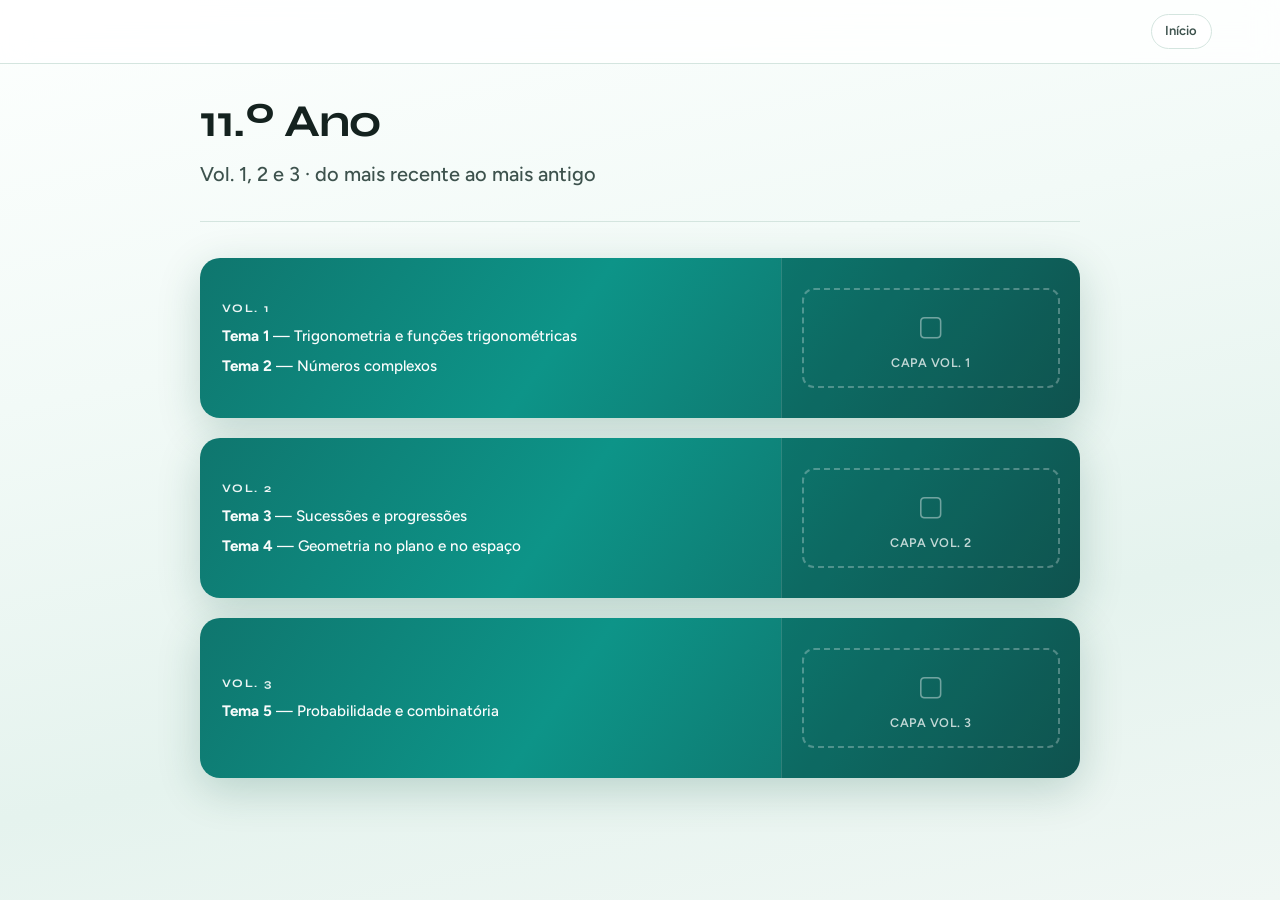
==== ano11.html @ cd2bf3d5 "Add files via upload" ====
<!DOCTYPE html>
<html lang="pt">
  <head>
    <meta charset="UTF-8" />
    <meta name="viewport" content="width=device-width, initial-scale=1.0" />
    <title>MathCore — 11.º Ano</title>
    <script src="js/theme-init.js"></script>
    <link rel="preconnect" href="https://fonts.googleapis.com" />
    <link rel="preconnect" href="https://fonts.gstatic.com" crossorigin />
    <link
      href="https://fonts.googleapis.com/css2?family=Figtree:ital,wght@0,400;0,500;0,600;0,700;1,400;1,500&family=Syne:wght@500;600;700;800&display=swap"
      rel="stylesheet"
    />
    <link rel="stylesheet" href="css/styles.css" />
  </head>
  <body class="grade-hub">
    <header class="grade-hub__top">
      <a class="grade-hub__home" href="index.html">Início</a>
    </header>

    <main class="grade-hub__main">
      <header class="grade-hub-header">
        <h1 class="grade-hub-header__title">11.º Ano</h1>
        <p class="grade-hub-header__subtitle">Vol. 1, 2 e 3 · do mais recente ao mais antigo</p>
      </header>

      <div class="volume-grid">
        <!--
          Capas dos volumes: ver comentário em ano10.html (pasta images/, PNG ou JPG, ex.: images/vol11-1.png)
        -->
        <a class="volume-card" href="vol11-1.html">
          <div class="volume-card__inner">
            <div class="volume-card__text">
              <span class="volume-card__vol">Vol. 1</span>
              <span class="volume-card__line"><strong>Tema 1</strong> — Trigonometria e funções trigonométricas</span>
              <span class="volume-card__line"><strong>Tema 2</strong> — Números complexos</span>
            </div>
            <div class="volume-card__cover">
              <div class="volume-card__placeholder">
                <span class="volume-card__ph-icon" aria-hidden="true">▢</span>
                <span>Capa Vol. 1</span>
              </div>
            </div>
          </div>
        </a>

        <a class="volume-card" href="vol11-2.html">
          <div class="volume-card__inner">
            <div class="volume-card__text">
              <span class="volume-card__vol">Vol. 2</span>
              <span class="volume-card__line"><strong>Tema 3</strong> — Sucessões e progressões</span>
              <span class="volume-card__line"><strong>Tema 4</strong> — Geometria no plano e no espaço</span>
            </div>
            <div class="volume-card__cover">
              <div class="volume-card__placeholder">
                <span class="volume-card__ph-icon" aria-hidden="true">▢</span>
                <span>Capa Vol. 2</span>
              </div>
            </div>
          </div>
        </a>

        <a class="volume-card" href="vol11-3.html">
          <div class="volume-card__inner">
            <div class="volume-card__text">
              <span class="volume-card__vol">Vol. 3</span>
              <span class="volume-card__line"><strong>Tema 5</strong> — Probabilidade e combinatória</span>
            </div>
            <div class="volume-card__cover">
              <div class="volume-card__placeholder">
                <span class="volume-card__ph-icon" aria-hidden="true">▢</span>
                <span>Capa Vol. 3</span>
              </div>
            </div>
          </div>
        </a>
      </div>
    </main>
    <script src="js/theme-ui.js" defer></script>
  </body>
</html>
---- css/styles.css ----
/**
 * MathCore — estilos globais
 * Tipografia: Syne (títulos) + Figtree (corpo)
 * Tema: data-theme="dark" no <html>
 */

:root {
  --font-display: "Syne", system-ui, sans-serif;
  --font-body: "Figtree", system-ui, sans-serif;
  --brand: #0d9488;
  --brand-hover: #0f766e;
  --brand-muted: rgba(13, 148, 136, 0.14);
  --brand-glow: rgba(13, 148, 136, 0.4);
  --bg: #f4f9f7;
  --bg-elevated: #ffffff;
  --surface: #ecf5f2;
  --text: #14221f;
  --text-secondary: #3d524d;
  --text-muted: #5c6f6a;
  --border: #d4e5df;
  --modal-backdrop: rgba(15, 28, 25, 0.48);
  --bg-page: linear-gradient(168deg, #fdfffe 0%, #f2faf7 35%, #e5f3ee 70%, #f0f7f4 100%);
  --bg-math-layer: rgba(13, 148, 136, 0.055);
  --bg-math-symbol: rgba(13, 148, 136, 0.06);
  --sidebar-width: 280px;
  --topbar-height: 56px;
  --topbar-btn-height: 38px;
  --topbar-btn-radius: 999px;
  --topbar-btn-pad-x: 1rem;
  --topbar-btn-gap: 0.5rem;
  --radius: 12px;
  --radius-sm: 8px;
  --shadow: 0 1px 3px rgba(20, 34, 31, 0.05), 0 4px 14px rgba(13, 148, 136, 0.04);
  --shadow-lg: 0 8px 32px rgba(20, 34, 31, 0.07);
  --transition: 0.24s cubic-bezier(0.4, 0, 0.2, 1);
  --transition-smooth: 0.4s cubic-bezier(0.22, 1, 0.36, 1);
}

[data-theme="dark"] {
  --brand: #2dd4bf;
  --brand-hover: #5eead4;
  --brand-muted: rgba(45, 212, 191, 0.16);
  --brand-glow: rgba(45, 212, 191, 0.35);
  --bg: #0c1211;
  --bg-elevated: #141c1a;
  --surface: #1a2421;
  --text: #e8f0ed;
  --text-secondary: #b4c9c0;
  --text-muted: #96ada4;
  --border: #2a3834;
  --modal-backdrop: rgba(4, 8, 7, 0.72);
  --bg-page: linear-gradient(168deg, #0a100e 0%, #0e1614 40%, #0c1513 100%);
  --bg-math-layer: rgba(45, 212, 191, 0.04);
  --bg-math-symbol: rgba(45, 212, 191, 0.07);
  --shadow: 0 1px 3px rgba(0, 0, 0, 0.35), 0 4px 14px rgba(0, 0, 0, 0.2);
  --shadow-lg: 0 12px 40px rgba(0, 0, 0, 0.45);
}

*,
*::before,
*::after {
  box-sizing: border-box;
}

html {
  scroll-behavior: smooth;
}

@media (prefers-reduced-motion: reduce) {
  html {
    scroll-behavior: auto;
  }

  .landing__content,
  .landing-card,
  .main-inner .content-block {
    animation: none !important;
  }

  .landing-card,
  .volume-card,
  .volume-card__inner::after,
  .topic-leaf,
  .btn-home,
  .btn-back,
  .theme-toggle,
  .modal,
  .modal-backdrop,
  .grade-hub__main,
  .volume-page .main-inner--volume,
  .theme-block {
    transition: none !important;
    animation: none !important;
  }

  .math-atmosphere__el {
    animation: none !important;
  }
}

body {
  margin: 0;
  font-family: var(--font-body);
  font-weight: 450;
  background: var(--bg);
  color: var(--text);
  line-height: 1.58;
  -webkit-font-smoothing: antialiased;
}

/* Títulos e destaques tipográficos */
.landing h1,
.landing__logo,
.grade-hub-header__title,
.volume-card__vol,
.volume-page-heading__title,
.volume-page-heading__meta,
.theme-block__title,
.page-heading h1,
.content-block__title,
.chapter h3,
.modal__header h2 {
  font-family: var(--font-display);
}

.syllabus-num {
  font-family: var(--font-display);
  font-weight: 700;
}

/* Fundo com gradiente suave + grelha + símbolos (páginas interior) */
body.grade-hub,
body.grade-page {
  background: var(--bg-page);
  position: relative;
  isolation: isolate;
  min-height: 100vh;
}

/* Sem grelha nem símbolos matemáticos — fundo limpo */
body.grade-hub::before,
body.grade-page::before,
body.grade-hub::after,
body.grade-page::after {
  content: none;
}

.grade-hub__top,
.grade-hub__main,
.grade-body,
.topbar {
  position: relative;
  z-index: 1;
}

/* Alternador de tema */
.theme-toggle {
  position: fixed;
  top: max(1rem, env(safe-area-inset-top));
  right: max(1rem, env(safe-area-inset-right));
  z-index: 10000;
  width: 44px;
  height: 44px;
  padding: 0;
  border: 1px solid var(--border);
  border-radius: 14px;
  background: color-mix(in srgb, var(--bg-elevated) 92%, transparent);
  backdrop-filter: blur(12px);
  color: var(--text-secondary);
  cursor: pointer;
  box-shadow: var(--shadow);
  display: grid;
  place-items: center;
  transition: transform var(--transition), box-shadow var(--transition), border-color var(--transition),
    background var(--transition), color var(--transition);
}

.theme-toggle.theme-toggle--inbar {
  position: static;
  top: auto;
  right: auto;
  z-index: auto;
  width: var(--topbar-btn-height);
  height: var(--topbar-btn-height);
  border-radius: var(--topbar-btn-radius);
  background: var(--bg-elevated);
  backdrop-filter: none;
  box-shadow: none;
  transition: background var(--transition), border-color var(--transition), color var(--transition),
    transform var(--transition), box-shadow var(--transition);
}

.theme-toggle.theme-toggle--inbar:hover {
  transform: translateY(-1px);
  color: var(--brand);
  border-color: color-mix(in srgb, var(--brand) 35%, var(--border));
  box-shadow: 0 10px 24px rgba(20, 34, 31, 0.08);
}

.theme-toggle.theme-toggle--inbar:active {
  transform: translateY(0) scale(0.96);
}

.theme-toggle:not(.theme-toggle--inbar):hover {
  transform: scale(1.06);
  color: var(--brand);
  border-color: color-mix(in srgb, var(--brand) 35%, var(--border));
  box-shadow: var(--shadow-lg), 0 0 24px var(--brand-muted);
}

.theme-toggle:focus-visible {
  outline: 2px solid var(--brand);
  outline-offset: 3px;
}

.theme-toggle__icon {
  display: grid;
  place-items: center;
}

body.mathcore-landing .theme-toggle {
  background: rgba(255, 255, 255, 0.22);
  border-color: rgba(255, 255, 255, 0.35);
  color: rgba(10, 18, 16, 0.92);
  box-shadow: 0 4px 24px rgba(0, 0, 0, 0.12);
}

body.mathcore-landing .theme-toggle:hover {
  background: rgba(255, 255, 255, 0.32);
  color: rgba(10, 18, 16, 0.96);
  border-color: rgba(255, 255, 255, 0.55);
}

[data-theme="dark"] body.mathcore-landing .theme-toggle {
  background: rgba(15, 35, 32, 0.55);
  border-color: rgba(45, 212, 191, 0.25);
  color: #ffffff;
}

/* Transição suave entre “páginas” (navegação) */
@supports (view-transition-name: none) {
  html {
    view-transition-name: mathcore-root;
  }
}

@supports (view-transition-name: none) {
  ::view-transition-old(mathcore-root) {
    animation: 180ms ease both mathcoreFadeOut;
  }
  ::view-transition-new(mathcore-root) {
    animation: 220ms ease both mathcoreFadeIn;
  }
  @keyframes mathcoreFadeOut {
    to {
      opacity: 0;
      filter: blur(1px);
    }
  }
  @keyframes mathcoreFadeIn {
    from {
      opacity: 0;
      filter: blur(1px);
    }
    to {
      opacity: 1;
      filter: blur(0);
    }
  }
}

body.mathcore-landing {
  min-height: 100vh;
  min-height: 100dvh;
  display: flex;
  flex-direction: column;
}

.landing__topbar {
  position: sticky;
  top: 0;
  z-index: 20;
  flex-shrink: 0;
  height: var(--topbar-height);
  display: flex;
  align-items: center;
  justify-content: space-between;
  gap: 1rem;
  padding: 0 max(1rem, env(safe-area-inset-right)) 0 max(1rem, env(safe-area-inset-left));
  background: rgba(255, 255, 255, 0.1);
  backdrop-filter: blur(14px);
  border-bottom: 1px solid rgba(255, 255, 255, 0.14);
}

[data-theme="dark"] .landing__topbar {
  background: rgba(8, 22, 20, 0.42);
  border-bottom-color: rgba(45, 212, 191, 0.12);
}

.landing__topbar-brand {
  display: inline-flex;
  align-items: center;
  gap: 0.55rem;
  font-family: var(--font-display);
  font-size: 0.72rem;
  font-weight: 700;
  letter-spacing: 0.14em;
  text-transform: uppercase;
  color: rgba(10, 18, 16, 0.92);
  user-select: none;
}

[data-theme="dark"] .landing__topbar-brand {
  color: rgba(255, 255, 255, 0.92);
}

.landing__topbar-logo {
  display: inline-flex;
  align-items: center;
  justify-content: center;
}

.landing__topbar-brand .landing__logo-icon {
  width: 30px;
  height: 30px;
  border-radius: 9px;
  font-size: 0.95rem;
  background: rgba(255, 255, 255, 0.18);
  backdrop-filter: blur(10px);
  box-shadow: 0 8px 26px rgba(0, 0, 0, 0.14);
}

[data-theme="dark"] .landing__topbar-brand .landing__logo-icon {
  background: rgba(255, 255, 255, 0.12);
}

.landing__topbar-word {
  line-height: 1;
}

.landing__topbar-actions {
  display: flex;
  align-items: center;
  gap: var(--topbar-btn-gap);
}

/* ——— Landing ——— */
.landing {
  flex: 1;
  display: flex;
  flex-direction: column;
  align-items: center;
  justify-content: center;
  padding: 2rem 1.25rem;
  position: relative;
  overflow: hidden;
  min-height: 0;
}

.landing__bg {
  position: absolute;
  inset: 0;
  background: linear-gradient(
    135deg,
    rgba(13, 148, 136, 0.92) 0%,
    rgba(15, 118, 110, 0.88) 45%,
    rgba(6, 78, 59, 0.94) 100%
  );
  z-index: 0;
}

.landing__bg .math-atmosphere {
  position: absolute;
  inset: 0;
  z-index: 1;
}

[data-theme="dark"] .landing__bg {
  background: linear-gradient(135deg, rgba(6, 55, 50, 0.96) 0%, rgba(8, 70, 64, 0.94) 50%, rgba(4, 38, 34, 0.97) 100%);
}

.landing__bg::before {
  content: "";
  position: absolute;
  inset: 0;
  background-image:
    repeating-linear-gradient(0deg, rgba(255, 255, 255, 0.08) 0px, rgba(255, 255, 255, 0.08) 1px, transparent 1px, transparent 34px),
    repeating-linear-gradient(90deg, rgba(255, 255, 255, 0.08) 0px, rgba(255, 255, 255, 0.08) 1px, transparent 1px, transparent 34px),
    repeating-linear-gradient(0deg, rgba(255, 255, 255, 0.045) 0px, rgba(255, 255, 255, 0.045) 1px, transparent 1px, transparent 10px),
    repeating-linear-gradient(90deg, rgba(255, 255, 255, 0.045) 0px, rgba(255, 255, 255, 0.045) 1px, transparent 1px, transparent 10px);
  opacity: 0.55;
  pointer-events: none;
}

[data-theme="dark"] .landing__bg::before {
  background-image:
    repeating-linear-gradient(0deg, rgba(255, 255, 255, 0.07) 0px, rgba(255, 255, 255, 0.07) 1px, transparent 1px, transparent 34px),
    repeating-linear-gradient(90deg, rgba(255, 255, 255, 0.07) 0px, rgba(255, 255, 255, 0.07) 1px, transparent 1px, transparent 34px),
    repeating-linear-gradient(0deg, rgba(255, 255, 255, 0.04) 0px, rgba(255, 255, 255, 0.04) 1px, transparent 1px, transparent 10px),
    repeating-linear-gradient(90deg, rgba(255, 255, 255, 0.04) 0px, rgba(255, 255, 255, 0.04) 1px, transparent 1px, transparent 10px);
  opacity: 0.45;
}

.landing__bg::after {
  content: "";
  position: absolute;
  inset: 0;
  background: radial-gradient(1200px 520px at 18% 22%, rgba(255, 255, 255, 0.14) 0%, transparent 60%),
    radial-gradient(900px 420px at 82% 74%, rgba(255, 255, 255, 0.12) 0%, transparent 62%);
  pointer-events: none;
}

.landing__content {
  position: relative;
  z-index: 1;
  text-align: center;
  max-width: 42rem;
  animation: fadeUp 0.9s var(--transition) both;
}

@keyframes fadeUp {
  from {
    opacity: 0;
    transform: translateY(20px);
  }
  to {
    opacity: 1;
    transform: translateY(0);
  }
}

.landing__logo {
  display: inline-flex;
  align-items: center;
  gap: 0.5rem;
  margin-bottom: 1.5rem;
  font-weight: 700;
  font-size: 0.875rem;
  letter-spacing: 0.12em;
  text-transform: uppercase;
  color: rgba(255, 255, 255, 0.95);
}

.landing__logo-icon {
  width: 36px;
  height: 36px;
  border-radius: 10px;
  background: rgba(255, 255, 255, 0.2);
  backdrop-filter: blur(8px);
  display: grid;
  place-items: center;
  font-size: 1.1rem;
}

.landing h1 {
  margin: 0 0 1rem;
  font-size: clamp(1.85rem, 5vw, 2.75rem);
  font-weight: 700;
  color: #fff;
  letter-spacing: -0.02em;
  line-height: 1.15;
  text-shadow: 0 2px 24px rgba(0, 0, 0, 0.15);
}

.landing__subtitle {
  margin: 0 0 2.5rem;
  font-size: clamp(1rem, 2.5vw, 1.2rem);
  color: rgba(255, 255, 255, 0.92);
  font-weight: 450;
  font-family: var(--font-body);
}

.landing__cards {
  display: grid;
  grid-template-columns: 1fr;
  gap: 1rem;
  width: 100%;
  max-width: 28rem;
  margin: 0 auto;
}

@media (min-width: 640px) {
  .landing__cards {
    grid-template-columns: 1fr 1fr;
    max-width: 36rem;
  }
}

.landing-card {
  display: block;
  padding: 1.5rem 1.35rem;
  background: rgba(255, 255, 255, 0.97);
  border-radius: var(--radius);
  box-shadow: var(--shadow-lg), 0 0 0 1px rgba(255, 255, 255, 0.5) inset;
  text-decoration: none;
  color: var(--text);
  font-family: var(--font-display);
  font-weight: 600;
  font-size: 1.125rem;
  transition: transform var(--transition-smooth), box-shadow var(--transition-smooth);
  animation: fadeUp 0.9s 0.12s var(--transition) both;
}

.landing-card:nth-child(2) {
  animation-delay: 0.2s;
}

.landing-card:hover {
  transform: translateY(-6px) scale(1.02);
  box-shadow: 0 20px 48px rgba(0, 0, 0, 0.14), 0 0 0 1px rgba(255, 255, 255, 0.8) inset,
    0 0 48px -12px rgba(13, 148, 136, 0.35);
}

[data-theme="dark"] .landing-card:hover {
  box-shadow: 0 20px 48px rgba(0, 0, 0, 0.4), 0 0 0 1px rgba(45, 212, 191, 0.15) inset,
    0 0 40px -8px rgba(45, 212, 191, 0.25);
}

.landing-card span {
  display: block;
  margin-top: 0.35rem;
  font-size: 0.8125rem;
  font-weight: 500;
  font-family: var(--font-body);
  color: var(--text-muted);
}

[data-theme="dark"] .landing-card {
  background: rgba(22, 32, 29, 0.94);
  color: var(--text);
  box-shadow: var(--shadow-lg), 0 0 0 1px rgba(45, 212, 191, 0.12) inset;
}

[data-theme="dark"] .landing-card span {
  color: var(--text-muted);
}

.landing__footer {
  position: relative;
  z-index: 1;
  margin-top: 3rem;
  font-size: 0.8125rem;
  color: rgba(255, 255, 255, 0.65);
}

/* ——— Grade layout ——— */
.grade-page {
  min-height: 100vh;
  display: flex;
  flex-direction: column;
}

.topbar {
  position: sticky;
  top: 0;
  z-index: 50;
  height: var(--topbar-height);
  display: flex;
  align-items: center;
  gap: 1rem;
  padding: 0 max(1rem, 3.75rem) 0 1.25rem;
  background: color-mix(in srgb, var(--bg-elevated) 82%, transparent);
  backdrop-filter: blur(14px);
  border-bottom: 1px solid var(--border);
  flex-shrink: 0;
  transition: background var(--transition), border-color var(--transition);
}

.topbar__search-wrap {
  flex: 1;
  max-width: 420px;
  position: relative;
}

.topbar__search-wrap svg {
  position: absolute;
  left: 12px;
  top: 50%;
  transform: translateY(-50%);
  width: 18px;
  height: 18px;
  color: var(--text-muted);
  pointer-events: none;
}

.topbar input[type="search"] {
  width: 100%;
  height: 38px;
  padding: 0 12px 0 40px;
  border: 1px solid var(--border);
  border-radius: 999px;
  background: var(--bg-elevated);
  font-family: inherit;
  font-size: 0.9rem;
  transition: border-color var(--transition), box-shadow var(--transition);
}

.topbar input[type="search"]:focus {
  outline: none;
  border-color: var(--brand);
  box-shadow: 0 0 0 3px var(--brand-muted);
}

.topbar input[type="search"]::placeholder {
  color: var(--text-muted);
}

/* Pesquisa — texto legível em modo escuro (alto contraste, ainda suave) */
[data-theme="dark"] .topbar__search-wrap svg {
  color: rgba(255, 255, 255, 0.55);
}

[data-theme="dark"] .topbar input[type="search"] {
  color: #f5faf8;
  caret-color: var(--brand);
}

[data-theme="dark"] .topbar input[type="search"]::placeholder {
  color: rgba(255, 255, 255, 0.52);
}

/* Resultados de pesquisa (global) — estilo tipo Spotlight */
.search-results {
  position: absolute;
  left: 0;
  right: 0;
  top: calc(100% + 8px);
  z-index: 120;
  background: color-mix(in srgb, var(--bg-elevated) 96%, transparent);
  backdrop-filter: blur(18px) saturate(1.15);
  border: 1px solid color-mix(in srgb, var(--border) 88%, var(--brand) 6%);
  border-radius: 14px;
  box-shadow: var(--shadow-lg), 0 0 0 1px rgba(255, 255, 255, 0.04) inset, 0 24px 48px rgba(0, 0, 0, 0.12);
  overflow: hidden;
  opacity: 0;
  transform: translateY(-8px) scale(0.985);
  pointer-events: none;
  transition: opacity 0.2s cubic-bezier(0.22, 1, 0.36, 1), transform 0.28s cubic-bezier(0.22, 1, 0.36, 1),
    box-shadow var(--transition);
}

[data-theme="dark"] .search-results {
  box-shadow: var(--shadow-lg), 0 0 0 1px rgba(45, 212, 191, 0.08) inset, 0 28px 56px rgba(0, 0, 0, 0.45);
}

[data-theme="dark"] .search-results__head {
  color: rgba(255, 255, 255, 0.82);
}

[data-theme="dark"] .search-results__count {
  color: rgba(255, 255, 255, 0.72);
}

[data-theme="dark"] .search-results__btn {
  color: #ffffff;
}

[data-theme="dark"] .search-results__title {
  color: #ffffff;
}

[data-theme="dark"] .search-results__meta {
  color: rgba(255, 255, 255, 0.78);
}

[data-theme="dark"] .search-results__empty {
  color: rgba(255, 255, 255, 0.85);
}

.search-results.is-open {
  opacity: 1;
  transform: translateY(0) scale(1);
  pointer-events: auto;
}

.search-results__head {
  padding: 0.65rem 1rem 0.5rem;
  font-size: 0.6875rem;
  font-weight: 700;
  letter-spacing: 0.09em;
  text-transform: uppercase;
  color: var(--text-muted);
  border-bottom: 1px solid color-mix(in srgb, var(--border) 70%, transparent);
  display: flex;
  align-items: center;
  justify-content: space-between;
  gap: 0.75rem;
}

.search-results__count {
  font-variant-numeric: tabular-nums;
  font-weight: 600;
  letter-spacing: 0.02em;
  color: var(--text-secondary);
  text-transform: none;
}

.search-results__list {
  list-style: none;
  margin: 0;
  padding: 0.4rem;
  max-height: min(56vh, 480px);
  overflow: auto;
  scroll-behavior: smooth;
}

.search-results__item {
  margin: 0;
}

.search-results__btn {
  width: 100%;
  text-align: left;
  border: 0;
  background: transparent;
  cursor: pointer;
  padding: 0.65rem 0.85rem;
  border-radius: 10px;
  color: var(--text);
  display: grid;
  gap: 0.2rem;
  transition: background 0.15s ease, transform 0.15s ease, box-shadow 0.2s ease;
}

.search-results__btn:hover,
.search-results__btn:focus-visible {
  background: var(--brand-muted);
  box-shadow: 0 0 0 1px color-mix(in srgb, var(--brand) 22%, transparent) inset;
  outline: none;
}

.search-results__btn.is-active {
  background: color-mix(in srgb, var(--brand-muted) 85%, var(--bg-elevated));
  box-shadow: 0 0 0 1px color-mix(in srgb, var(--brand) 35%, transparent) inset, 0 0 20px -6px var(--brand-glow);
}

.search-results__btn:active {
  transform: scale(0.992);
}

.search-results__title {
  font-weight: 600;
  font-size: 0.9375rem;
  color: var(--text);
  line-height: 1.35;
  letter-spacing: -0.01em;
}

.search-results__meta {
  font-size: 0.8125rem;
  color: var(--text-secondary);
  line-height: 1.35;
}

.search-results__mark {
  background: linear-gradient(120deg, color-mix(in srgb, var(--brand) 28%, transparent), color-mix(in srgb, var(--brand) 14%, transparent));
  color: inherit;
  border-radius: 3px;
  padding: 0.05em 0.18em;
  box-decoration-break: clone;
  -webkit-box-decoration-break: clone;
}

[data-theme="dark"] .search-results__mark {
  background: linear-gradient(120deg, rgba(45, 212, 191, 0.38), rgba(45, 212, 191, 0.16));
  color: #ffffff;
}

.search-results__empty {
  padding: 1rem 1.05rem;
  color: var(--text-secondary);
  font-size: 0.9rem;
  line-height: 1.45;
}

.btn-home {
  margin-left: auto;
  display: inline-flex;
  align-items: center;
  gap: 0.4rem;
  border: 1px solid var(--border);
  background: var(--bg-elevated);
  color: var(--text-secondary);
  font-family: inherit;
  font-size: 0.8125rem;
  font-weight: 600;
  cursor: pointer;
  text-decoration: none;
  white-space: nowrap;
}

.btn-home:hover {
  background: var(--brand-muted);
  border-color: transparent;
  color: var(--brand-hover);
}

.topbar--volume {
  display: flex;
  align-items: center;
  gap: 0.75rem;
}

.topbar--volume .topbar__search-wrap {
  flex: 1;
  min-width: 0;
  max-width: none;
}

@media (min-width: 720px) {
  .topbar--volume .topbar__search-wrap {
    max-width: 420px;
  }
}

.topbar__actions {
  display: flex;
  align-items: center;
  gap: var(--topbar-btn-gap);
  margin-left: auto;
  flex-shrink: 0;
}

.topbar--volume .btn-home {
  margin-left: 0;
}

.btn-home,
.btn-back,
.theme-toggle.theme-toggle--inbar {
  height: var(--topbar-btn-height);
  border-radius: var(--topbar-btn-radius);
  display: inline-flex;
  align-items: center;
  justify-content: center;
  line-height: 1;
}

.btn-home,
.btn-back {
  padding: 0 var(--topbar-btn-pad-x);
  position: relative;
  transition: background var(--transition), border-color var(--transition), color var(--transition),
    transform var(--transition), box-shadow var(--transition);
}

.btn-home:active,
.btn-back:active {
  transform: scale(0.97);
}

.btn-home.is-active,
.btn-back.is-active {
  border-color: color-mix(in srgb, var(--brand) 45%, var(--border));
  box-shadow: 0 0 0 3px var(--brand-muted);
  color: var(--brand);
}

.btn-back {
  display: inline-flex;
  align-items: center;
  border: 1px solid var(--border);
  background: var(--bg-elevated);
  color: var(--text-secondary);
  font-family: inherit;
  font-size: 0.8125rem;
  font-weight: 600;
  text-decoration: none;
  white-space: nowrap;
}

.btn-back:hover {
  background: var(--brand-muted);
  border-color: transparent;
  color: var(--brand-hover);
}

.grade-body {
  display: flex;
  flex: 1;
  min-height: 0;
}

.sidebar {
  width: var(--sidebar-width);
  flex-shrink: 0;
  border-right: 1px solid var(--border);
  background: var(--surface);
  overflow-y: auto;
  padding: 1rem 0 2rem;
  display: none;
}

@media (min-width: 900px) {
  .sidebar {
    display: block;
  }
}

.sidebar__title {
  padding: 0 1rem 0.75rem;
  font-size: 0.6875rem;
  font-weight: 700;
  text-transform: uppercase;
  letter-spacing: 0.08em;
  color: var(--text-muted);
}

/* Toggle do sidebar (desktop) */
.sidebar-toggle {
  width: var(--topbar-btn-height);
  height: var(--topbar-btn-height);
  padding: 0;
  border-radius: var(--topbar-btn-radius);
  border: 1px solid var(--border);
  background: var(--bg-elevated);
  color: var(--text-secondary);
  cursor: pointer;
  display: none;
  align-items: center;
  justify-content: center;
  transition: background var(--transition), border-color var(--transition), color var(--transition), transform var(--transition);
}

.sidebar-toggle:hover {
  background: var(--brand-muted);
  border-color: transparent;
  color: var(--brand-hover);
  transform: translateY(-1px);
}

.sidebar-toggle:active {
  transform: translateY(0) scale(0.97);
}

@media (min-width: 900px) {
  .sidebar-toggle {
    display: inline-flex;
  }
}

/* Sidebar colapsado */
@media (min-width: 900px) {
  body.sidebar-collapsed .sidebar {
    width: 0;
    padding: 0;
    border-right: 0;
    overflow: hidden;
  }
}

.sidebar-tree {
  list-style: none;
  margin: 0;
  padding: 0 0.5rem;
  font-size: 0.8125rem;
}

/* Estrutura tipo Obsidian */
.sidebar-group {
  padding: 0.35rem 0.5rem 0.75rem;
}

.sidebar-group + .sidebar-group {
  border-top: 1px solid color-mix(in srgb, var(--border) 70%, transparent);
}

.sidebar-group__title {
  margin: 0.2rem 0 0.55rem;
  font-family: var(--font-display);
  font-weight: 700;
  font-size: 0.84rem;
  letter-spacing: -0.01em;
  color: var(--text);
}

.sidebar-tree-nested--obsidian {
  border-left: none;
  padding: 0;
  margin: 0;
}

.sidebar-section {
  margin: 0.2rem 0 0.6rem;
}

.sidebar-section__label {
  padding: 0.35rem 0.35rem 0.25rem;
  font-size: 0.74rem;
  font-weight: 650;
  color: var(--text-secondary);
  line-height: 1.35;
}

.sidebar-section__items {
  list-style: none;
  margin: 0.1rem 0 0;
  padding: 0 0 0 0.6rem;
  border-left: 1px solid var(--border);
}

.sidebar-section__items li {
  margin: 0.12rem 0;
}

.sidebar-item {
  width: 100%;
  text-align: left;
  border: 0;
  background: transparent;
  cursor: pointer;
  padding: 0.38rem 0.5rem;
  border-radius: var(--radius-sm);
  color: var(--text-secondary);
  font: inherit;
  line-height: 1.35;
  transition: background var(--transition), color var(--transition), transform 0.2s ease, box-shadow 0.35s ease;
}

.sidebar-item:hover,
.sidebar-item:focus-visible {
  outline: none;
  background: var(--brand-muted);
  color: var(--text);
  transform: translateX(3px);
}

.sidebar-item.is-active {
  background: color-mix(in srgb, var(--brand-muted) 85%, var(--bg-elevated));
  color: var(--brand);
  font-weight: 650;
  box-shadow: inset 3px 0 0 var(--brand), 0 0 18px -8px var(--brand-glow);
  transform: none;
}

.sidebar-tree ul {
  list-style: none;
  margin: 0;
  padding-left: 0.65rem;
  border-left: 1px solid var(--border);
}

.sidebar-tree li {
  margin: 0.15rem 0;
}

.sidebar-tree a {
  display: block;
  padding: 0.35rem 0.5rem;
  border-radius: var(--radius-sm);
  color: var(--text-secondary);
  text-decoration: none;
  transition: background var(--transition), color var(--transition), box-shadow 0.35s ease, transform 0.2s ease;
}

.sidebar-tree a:hover {
  background: var(--brand-muted);
  color: var(--text);
  transform: translateX(3px);
}

.sidebar-tree a.is-active {
  background: var(--brand-muted);
  color: var(--brand);
  font-weight: 600;
  box-shadow: inset 3px 0 0 var(--brand);
}


.sidebar-tree a.is-hidden {
  display: none;
}

.sidebar-tree ul.is-hidden {
  display: none;
}

.sidebar-tree .sidebar-block-label {
  padding: 0.6rem 0.5rem 0.25rem;
  font-size: 0.65rem;
  font-weight: 700;
  letter-spacing: 0.06em;
  color: var(--brand);
  text-transform: uppercase;
}

.main-wrap {
  flex: 1;
  min-width: 0;
  overflow-y: auto;
  padding: 1.5rem 1.25rem 3rem;
  position: relative;
  z-index: 1;
}

@media (min-width: 900px) {
  .main-wrap {
    padding: 2rem 2.5rem 4rem;
  }
}

.main-inner {
  max-width: 720px;
  margin: 0 auto;
}

.page-heading {
  margin-bottom: 2rem;
  padding-bottom: 1.25rem;
  border-bottom: 1px solid var(--border);
}

.page-heading h1 {
  margin: 0 0 0.35rem;
  font-size: 1.65rem;
  font-weight: 700;
  letter-spacing: -0.02em;
}

.page-heading p {
  margin: 0;
  color: var(--text-muted);
  font-size: 0.9rem;
}

.content-block {
  margin-bottom: 2.5rem;
  scroll-margin-top: calc(var(--topbar-height) + 12px);
}

.content-block__title {
  margin: 0 0 1.35rem;
  font-size: 1.4rem;
  font-weight: 700;
  letter-spacing: 0.06em;
  color: var(--brand);
}

.chapter {
  margin-bottom: 1.75rem;
  scroll-margin-top: calc(var(--topbar-height) + 12px);
}

.chapter h3 {
  margin: 0 0 0.75rem;
  font-size: 1.05rem;
  font-weight: 650;
  color: var(--text);
}

.topic-list {
  list-style: none;
  margin: 0;
  padding: 0;
}

.topic-list > li {
  margin: 0.35rem 0;
  padding-left: 0;
}

.topic-list ul {
  list-style: none;
  margin: 0.25rem 0 0.5rem;
  padding-left: 1rem;
  border-left: 2px solid var(--border);
}

.topic-row {
  display: flex;
  align-items: flex-start;
  gap: 0.5rem;
  flex-wrap: wrap;
}

.topic-label {
  color: var(--text-secondary);
  font-size: 0.9375rem;
}

.topic-leaf {
  display: inline;
  background: none;
  border: none;
  padding: 0;
  font: inherit;
  color: var(--text);
  cursor: pointer;
  text-align: left;
  border-radius: 4px;
  transition: color var(--transition), background var(--transition);
}

.topic-leaf:hover {
  color: var(--brand);
}

.topic-leaf:focus-visible {
  outline: 2px solid var(--brand);
  outline-offset: 2px;
}

.topic-leaf.is-hidden,
.topic-list li.is-hidden {
  display: none;
}

.topic-list li.is-branch-hidden {
  display: none;
}

/* Mobile nav toggle for sidebar sections — optional compact TOC */
.mobile-toc {
  display: block;
  margin-bottom: 1.25rem;
}

@media (min-width: 900px) {
  .mobile-toc {
    display: none;
  }
}

.mobile-toc select {
  width: 100%;
  height: 42px;
  padding: 0 12px;
  border-radius: var(--radius-sm);
  border: 1px solid var(--border);
  background: var(--bg-elevated);
  font-family: inherit;
  font-size: 0.875rem;
}

/* ——— Modal ——— */
.modal-backdrop {
  position: fixed;
  inset: 0;
  z-index: 200;
  background: var(--modal-backdrop);
  backdrop-filter: blur(6px);
  opacity: 0;
  visibility: hidden;
  transition: opacity var(--transition), visibility var(--transition);
}

.modal-backdrop.is-open {
  opacity: 1;
  visibility: visible;
}

.modal {
  position: fixed;
  left: 50%;
  top: 50%;
  z-index: 201;
  width: min(92vw, 560px);
  max-height: min(88vh, 720px);
  overflow: hidden;
  display: flex;
  flex-direction: column;
  background: var(--bg-elevated);
  border-radius: var(--radius);
  box-shadow: var(--shadow-lg), 0 0 0 1px var(--border);
  opacity: 0;
  transform: translate(-50%, -48%) scale(0.96);
  pointer-events: none;
  transition: opacity var(--transition), transform var(--transition);
}

.modal.modal--topic {
  width: min(96vw, 1280px);
  max-width: calc(100vw - 12px);
  max-height: min(94vh, calc(100dvh - env(safe-area-inset-top, 0px) - env(safe-area-inset-bottom, 0px) - 16px));
}

.modal.is-open {
  opacity: 1;
  transform: translate(-50%, -50%) scale(1);
  pointer-events: auto;
}

.modal__header {
  display: flex;
  align-items: flex-start;
  justify-content: space-between;
  gap: 1rem;
  padding: 1.1rem 1.25rem;
  border-bottom: 1px solid var(--border);
  flex-shrink: 0;
}

.modal--topic .modal__header {
  padding: 0.85rem 1rem;
  align-items: center;
}

.modal__header h2 {
  margin: 0;
  font-size: 1.05rem;
  font-weight: 650;
  line-height: 1.35;
}

.modal__close {
  flex-shrink: 0;
  width: 40px;
  height: 40px;
  border: 1px solid var(--border);
  border-radius: var(--radius-sm);
  background: var(--surface);
  cursor: pointer;
  display: grid;
  place-items: center;
  color: var(--text-secondary);
  transition: background var(--transition), color var(--transition), border-color var(--transition),
    box-shadow var(--transition);
}

.modal__close:hover {
  background: var(--border);
  color: var(--text);
}

[data-theme="dark"] .modal__close {
  background: rgba(255, 255, 255, 0.08);
  border-color: rgba(255, 255, 255, 0.14);
  color: #f0f7f4;
}

[data-theme="dark"] .modal__close:hover {
  background: rgba(255, 255, 255, 0.14);
  border-color: rgba(255, 255, 255, 0.22);
  color: #ffffff;
}

.modal__body {
  padding: 1.25rem;
  overflow-y: auto;
  flex: 1;
}

.modal--topic .modal__body {
  padding: 0.5rem 0.65rem 0.85rem;
  min-height: 0;
}

.modal__image-wrap {
  border-radius: var(--radius-sm);
  overflow: hidden;
  background: var(--surface);
  border: 1px solid var(--border);
  min-height: 200px;
  display: flex;
  align-items: center;
  justify-content: center;
}

.modal--topic .modal__image-wrap {
  min-height: min(52vh, 420px);
  border-radius: var(--radius);
  background: color-mix(in srgb, var(--surface) 88%, var(--bg-elevated));
}

.modal__image-wrap img {
  display: block;
  width: 100%;
  height: auto;
  max-height: 50vh;
  object-fit: contain;
}

.modal--topic .modal__image-wrap img {
  max-height: min(calc(92vh - 7.5rem), 920px);
  width: 100%;
  object-fit: contain;
}

.modal__placeholder {
  padding: 2rem 1.25rem;
  text-align: center;
  color: var(--text-muted);
  font-size: 0.9rem;
  line-height: 1.5;
}

.modal--topic .modal__placeholder {
  padding: 2.5rem 1.5rem;
  font-size: 0.95rem;
  color: var(--text-secondary);
}

[data-theme="dark"] .modal__placeholder {
  color: var(--text-secondary);
}

.modal__placeholder.is-hidden {
  display: none;
}

.modal__image-wrap img.is-hidden {
  display: none;
}

.visually-hidden {
  position: absolute;
  width: 1px;
  height: 1px;
  padding: 0;
  margin: -1px;
  overflow: hidden;
  clip: rect(0, 0, 0, 0);
  white-space: nowrap;
  border: 0;
}

.main-inner .content-block {
  animation: fadeUp 0.55s cubic-bezier(0.4, 0, 0.2, 1) both;
}

.main-inner .content-block:nth-child(1) {
  animation-delay: 0.04s;
}
.main-inner .content-block:nth-child(2) {
  animation-delay: 0.1s;
}
.main-inner .content-block:nth-child(3) {
  animation-delay: 0.16s;
}

/* ——— Hub do ano (cartões de volume) ——— */
.grade-hub {
  min-height: 100vh;
  background: transparent;
}

.grade-hub__top {
  position: sticky;
  top: 0;
  z-index: 40;
  display: flex;
  justify-content: flex-end;
  padding: 0.85rem max(1.25rem, 4.25rem) 0.85rem 1.25rem;
  background: color-mix(in srgb, var(--bg-elevated) 78%, transparent);
  backdrop-filter: blur(14px);
  border-bottom: 1px solid var(--border);
  transition: background var(--transition), border-color var(--transition);
}

.grade-hub__home {
  font-size: 0.8125rem;
  font-weight: 600;
  color: var(--text-secondary);
  text-decoration: none;
  padding: 0.4rem 0.85rem;
  border-radius: 999px;
  border: 1px solid var(--border);
  background: var(--bg-elevated);
  transition: background var(--transition), color var(--transition), border-color var(--transition);
}

.grade-hub__home:hover {
  background: var(--brand-muted);
  color: var(--brand-hover);
  border-color: transparent;
}

.grade-hub__main {
  max-width: 920px;
  margin: 0 auto;
  padding: 2rem 1.25rem 3.5rem;
  animation: pageFadeUp 0.55s cubic-bezier(0.22, 1, 0.36, 1) both;
}

@keyframes pageFadeUp {
  from {
    opacity: 0;
    transform: translateY(12px);
  }
  to {
    opacity: 1;
    transform: translateY(0);
  }
}

.grade-hub-header {
  margin-bottom: 2.25rem;
  padding-bottom: 2rem;
  border-bottom: 1px solid var(--border);
}

.grade-hub-header__title {
  margin: 0 0 0.85rem;
  font-size: clamp(2.1rem, 5vw, 2.85rem);
  font-weight: 700;
  letter-spacing: -0.03em;
  line-height: 1.12;
  color: var(--text);
}

.grade-hub-header__subtitle {
  margin: 0;
  font-size: clamp(1.05rem, 2.4vw, 1.25rem);
  font-weight: 500;
  color: var(--text-secondary);
  line-height: 1.45;
  max-width: 36rem;
}

.volume-grid {
  display: flex;
  flex-direction: column;
  gap: 1.25rem;
}

.volume-card {
  --glow-x: 72%;
  --glow-y: 38%;
  display: block;
  text-decoration: none;
  color: inherit;
  border-radius: 20px;
  overflow: hidden;
  box-shadow: 0 12px 44px rgba(6, 78, 59, 0.2), 0 0 0 1px rgba(255, 255, 255, 0.14) inset;
  transition: transform var(--transition-smooth), box-shadow var(--transition-smooth);
}

.volume-card:hover {
  transform: translateY(-8px) scale(1.035);
  box-shadow: 0 28px 64px rgba(6, 78, 59, 0.28), 0 0 0 1px rgba(255, 255, 255, 0.35) inset,
    0 0 80px -12px rgba(255, 255, 255, 0.55), 0 0 120px -20px rgba(255, 255, 255, 0.25);
}

[data-theme="dark"] .volume-card:hover {
  box-shadow: 0 28px 64px rgba(0, 0, 0, 0.55), 0 0 0 1px rgba(45, 212, 191, 0.2) inset,
    0 0 70px -8px rgba(45, 212, 191, 0.35), 0 0 100px -16px rgba(255, 255, 255, 0.08);
}

.volume-card:focus-visible {
  outline: 3px solid var(--brand);
  outline-offset: 3px;
}

.volume-card__inner {
  display: grid;
  grid-template-columns: 1fr;
  gap: 0;
  min-height: 168px;
  background: linear-gradient(125deg, #0f766e 0%, #0d9488 42%, #115e59 100%);
  position: relative;
  isolation: isolate;
}

/* Brilho branco suave que segue o cursor (--glow-x / --glow-y definidos em theme-ui.js) */
.volume-card__inner::after {
  content: "";
  position: absolute;
  inset: 0;
  z-index: 1;
  pointer-events: none;
  background: radial-gradient(
    520px ellipse at var(--glow-x) var(--glow-y),
    rgba(255, 255, 255, 0.42) 0%,
    rgba(255, 255, 255, 0.12) 28%,
    transparent 58%
  );
  opacity: 0;
  transition: opacity var(--transition-smooth);
}

.volume-card:hover .volume-card__inner::after {
  opacity: 1;
}

[data-theme="dark"] .volume-card__inner::after {
  background: radial-gradient(
    520px ellipse at var(--glow-x) var(--glow-y),
    rgba(255, 255, 255, 0.22) 0%,
    rgba(45, 212, 191, 0.14) 30%,
    transparent 58%
  );
}

@media (min-width: 640px) {
  .volume-card__inner {
    grid-template-columns: 1fr minmax(140px, 34%);
    min-height: 152px;
    align-items: stretch;
  }
}

.volume-card__text {
  position: relative;
  z-index: 2;
  padding: 1.5rem 1.35rem;
  display: flex;
  flex-direction: column;
  gap: 0.55rem;
  justify-content: center;
  color: #fff;
}

.volume-card__vol {
  font-family: var(--font-display);
  font-size: 0.72rem;
  font-weight: 700;
  letter-spacing: 0.14em;
  text-transform: uppercase;
  opacity: 0.92;
}

.volume-card__line {
  font-size: 0.95rem;
  line-height: 1.4;
  font-weight: 500;
  opacity: 0.98;
}

.volume-card__line strong {
  font-weight: 700;
}

.volume-card__cover {
  position: relative;
  z-index: 2;
  display: flex;
  align-items: center;
  justify-content: center;
  padding: 1rem 1.25rem;
  background: rgba(0, 0, 0, 0.12);
  border-top: 1px solid rgba(255, 255, 255, 0.12);
}

@media (min-width: 640px) {
  .volume-card__cover {
    border-top: none;
    border-left: 1px solid rgba(255, 255, 255, 0.14);
    min-height: 160px;
  }
}

.volume-card__book {
  max-width: 100%;
  max-height: 200px;
  width: auto;
  height: auto;
  object-fit: contain;
  border-radius: 6px;
  box-shadow: 0 8px 24px rgba(0, 0, 0, 0.25);
}

.volume-card__placeholder {
  display: flex;
  flex-direction: column;
  align-items: center;
  justify-content: center;
  gap: 0.35rem;
  text-align: center;
  font-size: 0.78rem;
  font-weight: 600;
  letter-spacing: 0.04em;
  text-transform: uppercase;
  color: rgba(255, 255, 255, 0.75);
  min-height: 100px;
  width: 100%;
  border: 2px dashed rgba(255, 255, 255, 0.28);
  border-radius: 12px;
  margin: 0.25rem 0;
}

.volume-card__ph-icon {
  font-size: 1.75rem;
  opacity: 0.55;
}

.volume-card__cover:has(.volume-card__book) .volume-card__placeholder {
  display: none;
}

/* ——— Página de volume (temas + lista numerada) ——— */
.volume-page .main-inner--volume {
  animation: pageFadeUp 0.48s cubic-bezier(0.22, 1, 0.36, 1) both;
}

.volume-page-heading {
  margin-bottom: 1.75rem;
  padding-bottom: 1.25rem;
  border-bottom: 1px solid var(--border);
}

.volume-page-heading__meta {
  margin: 0 0 0.35rem;
  font-size: 0.8125rem;
  font-weight: 700;
  letter-spacing: 0.06em;
  text-transform: uppercase;
  color: var(--brand);
}

.volume-page-heading__title {
  margin: 0;
  font-size: 1.65rem;
  font-weight: 700;
  letter-spacing: -0.02em;
}

.main-inner--volume {
  max-width: 760px;
}

.theme-block {
  margin-bottom: 2.75rem;
  scroll-margin-top: calc(var(--topbar-height) + 16px);
  animation: themeFadeIn 0.6s var(--transition-smooth) both;
}

.theme-block:nth-child(1) {
  animation-delay: 0.05s;
}
.theme-block:nth-child(2) {
  animation-delay: 0.12s;
}
.theme-block:nth-child(3) {
  animation-delay: 0.18s;
}
.theme-block:nth-child(4) {
  animation-delay: 0.24s;
}

@keyframes themeFadeIn {
  from {
    opacity: 0;
    transform: translateY(14px);
  }
  to {
    opacity: 1;
    transform: translateY(0);
  }
}

.theme-block__title {
  margin: 0 0 1.35rem;
  font-size: 1.2rem;
  font-weight: 700;
  line-height: 1.35;
  color: var(--text);
  letter-spacing: -0.02em;
}

.syllabus-section {
  margin-bottom: 1.5rem;
}

.syllabus-section__head {
  font-size: 1rem;
  font-weight: 650;
  color: var(--text-secondary);
  margin-bottom: 0.65rem;
  line-height: 1.4;
}

.syllabus-section__single {
  display: flex;
  align-items: center;
  flex-wrap: wrap;
  gap: 0.5rem 0.65rem;
  padding: 0.35rem 0;
  scroll-margin-top: calc(var(--topbar-height) + 12px);
}

.syllabus-sublist {
  list-style: none;
  margin: 0;
  padding: 0;
  padding-left: 0.15rem;
}

.syllabus-sublist__item {
  margin: 0.4rem 0;
  scroll-margin-top: calc(var(--topbar-height) + 12px);
}

.syllabus-sublist__row {
  display: flex;
  align-items: baseline;
  flex-wrap: wrap;
  gap: 0.45rem 0.65rem;
}

.syllabus-num {
  font-size: 0.875rem;
  font-weight: 700;
  color: var(--brand);
  min-width: 2.25rem;
  font-variant-numeric: tabular-nums;
}

.topic-leaf--outline {
  display: inline-block;
  padding: 0.2rem 0.45rem;
  margin: -0.2rem -0.45rem;
  border-radius: 6px;
  transition: color var(--transition), background var(--transition), transform 0.18s ease;
}

.topic-leaf--outline:hover {
  color: var(--brand);
  background: var(--brand-muted);
  transform: translateX(3px);
  box-shadow: 0 2px 12px var(--brand-muted);
}

.sidebar-tree-nested {
  list-style: none;
  margin: 0 0 0.85rem;
  padding: 0 0 0 0.5rem;
  border-left: 1px solid var(--border);
}

.sidebar-tree-nested li {
  margin: 0.12rem 0;
}

.sidebar-tree > a.sidebar-chapter-link {
  font-weight: 600;
  font-size: 0.78rem;
  line-height: 1.35;
  color: var(--text);
  word-break: break-word;
}

.sidebar-tree-nested a.sidebar-topic-link {
  font-size: 0.78rem;
  line-height: 1.35;
}

/* Volume viewer (centro) */
.volume-page .main-wrap {
  padding: 1.25rem 1rem 2.25rem;
}

@media (min-width: 900px) {
  .volume-page .main-wrap {
    padding: 1.5rem 1.5rem 3rem;
  }
}

.volume-page .main-inner--volume {
  max-width: none;
}

.volume-viewer {
  width: 100%;
  min-height: min(74vh, 820px);
  display: grid;
  place-items: center;
}

.volume-empty {
  width: min(760px, 100%);
  border-radius: 18px;
  padding: clamp(1.35rem, 3vw, 2rem);
  background: color-mix(in srgb, var(--bg-elevated) 72%, transparent);
  border: 1px solid color-mix(in srgb, var(--border) 78%, transparent);
  box-shadow: var(--shadow-lg), 0 0 0 1px rgba(255, 255, 255, 0.06) inset, 0 0 42px -18px var(--brand-glow);
  backdrop-filter: blur(16px) saturate(1.1);
  text-align: center;
}

.volume-empty__title {
  margin: 0 0 0.5rem;
  font-family: var(--font-display);
  font-weight: 700;
  letter-spacing: -0.02em;
  font-size: clamp(1.15rem, 2.2vw, 1.45rem);
  color: var(--text);
}

.volume-empty__text {
  margin: 0;
  color: var(--text-secondary);
  font-size: 0.95rem;
  line-height: 1.55;
}

.viewer-card {
  width: 100%;
  border-radius: 18px;
  background: color-mix(in srgb, var(--bg-elevated) 92%, transparent);
  border: 1px solid var(--border);
  box-shadow: var(--shadow-lg), 0 0 0 1px rgba(255, 255, 255, 0.06) inset;
  overflow: hidden;
  transform-origin: top center;
  opacity: 1;
  transform: translateY(0);
  transition: opacity 0.22s ease, transform 0.28s cubic-bezier(0.22, 1, 0.36, 1);
}

.viewer-card.is-fading {
  opacity: 0;
  transform: translateY(10px);
}

.viewer-card__head {
  display: flex;
  align-items: center;
  justify-content: space-between;
  gap: 1rem;
  padding: 0.85rem 1rem;
  border-bottom: 1px solid color-mix(in srgb, var(--border) 78%, transparent);
  background: color-mix(in srgb, var(--surface) 84%, var(--bg-elevated));
}

.viewer-card__title {
  min-width: 0;
  margin: 0;
  font-family: var(--font-display);
  font-weight: 650;
  font-size: 0.95rem;
  color: var(--text);
  line-height: 1.35;
}

.viewer-card__title span {
  color: var(--text-muted);
  font-weight: 600;
}

.viewer-card__actions {
  display: inline-flex;
  gap: 0.5rem;
  flex-shrink: 0;
}

.viewer-btn {
  height: 34px;
  padding: 0 0.85rem;
  border-radius: 999px;
  border: 1px solid var(--border);
  background: var(--bg-elevated);
  color: var(--text-secondary);
  cursor: pointer;
  font-family: inherit;
  font-size: 0.8125rem;
  font-weight: 650;
  transition: background var(--transition), border-color var(--transition), color var(--transition), transform var(--transition);
}

.viewer-btn:hover {
  background: var(--brand-muted);
  border-color: transparent;
  color: var(--brand-hover);
}

.viewer-btn:active {
  transform: scale(0.98);
}

.viewer-card__body {
  padding: 0.75rem;
  background: transparent;
}

.viewer-image-wrap {
  border-radius: 14px;
  border: 1px solid var(--border);
  background: color-mix(in srgb, var(--surface) 90%, var(--bg-elevated));
  overflow: hidden;
  display: flex;
  align-items: center;
  justify-content: center;
  min-height: min(62vh, 780px);
}

.viewer-image-wrap img {
  display: block;
  width: 100%;
  height: auto;
  max-height: min(76vh, 980px);
  object-fit: contain;
}

@media (min-width: 900px) {
  .viewer-card__body {
    padding: 1rem;
  }
}

.modal--topic.is-open {
  transition: opacity 0.28s ease, transform 0.32s cubic-bezier(0.22, 1, 0.36, 1);
}

.modal--topic {
  transition: opacity 0.22s ease, transform 0.28s cubic-bezier(0.22, 1, 0.36, 1);
}

/* Camada atmosférica (elementos matemáticos) */
.math-atmosphere {
  position: fixed;
  inset: 0;
  z-index: 0;
  pointer-events: none;
  overflow: hidden;
}

/* Desativado: interface sem símbolos/fórmulas no fundo */
.math-atmosphere {
  display: none;
}

.math-atmosphere__el {
  position: absolute;
  left: var(--x, 50%);
  top: var(--y, 50%);
  transform: translate(-50%, -50%) rotate(var(--r, 0deg)) translate3d(var(--px, 0px), var(--py, 0px), 0);
  color: var(--brand);
  opacity: var(--o, 0.05);
  font-family: var(--font-display);
  will-change: transform;
  animation: floatDrift var(--t, 18s) ease-in-out infinite alternate;
  text-shadow: 0 0 18px rgba(13, 148, 136, 0.06);
  filter: blur(0.25px);
}

.math-atmosphere--landing .math-atmosphere__el {
  color: rgba(255, 255, 255, 0.42);
  filter: blur(0.35px);
}

[data-theme="dark"] .math-atmosphere--landing .math-atmosphere__el {
  color: rgba(200, 245, 236, 0.22);
}

[data-theme="dark"] .math-atmosphere__el {
  text-shadow: 0 0 22px rgba(45, 212, 191, 0.08);
}

.math-atmosphere__el svg {
  display: block;
  width: var(--s, 22px);
  height: var(--s, 22px);
}

.math-atmosphere__el--text {
  font-size: var(--fs, 20px);
  font-weight: 700;
  letter-spacing: 0.06em;
  white-space: nowrap;
}

@keyframes floatDrift {
  from {
    transform: translate(-50%, -50%) rotate(var(--r, 0deg))
      translate3d(calc(var(--px, 0px) + (var(--dx, 0px) * -0.6)), calc(var(--py, 0px) + (var(--dy, 0px) * -0.4)), 0);
  }
  to {
    transform: translate(-50%, -50%) rotate(var(--r, 0deg))
      translate3d(calc(var(--px, 0px) + (var(--dx, 0px) * 0.6)), calc(var(--py, 0px) + (var(--dy, 0px) * 0.4)), 0);
  }
}
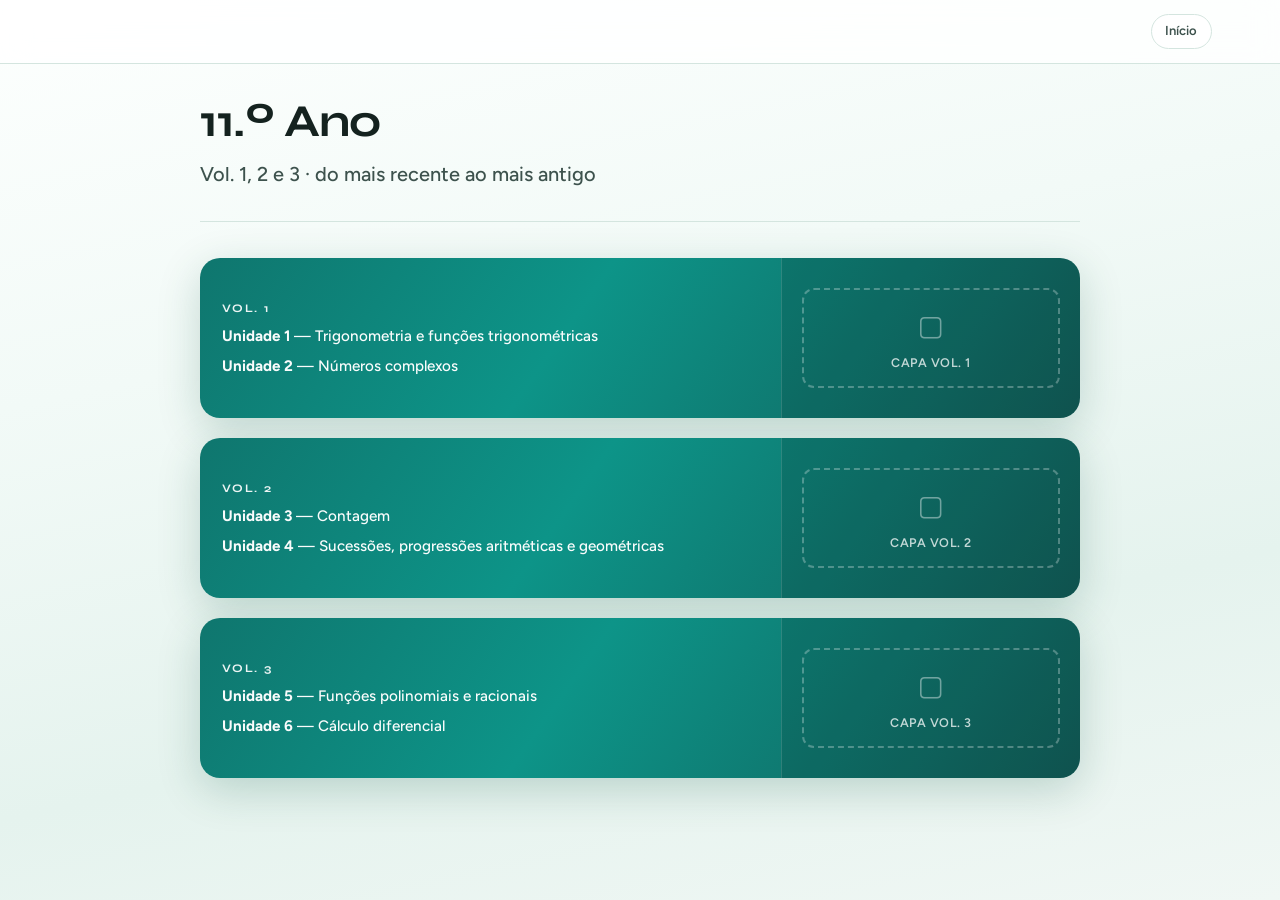
==== commit f886e010: "Update 11 ano volumes and units" ====
--- a/ano11.html
+++ b/ano11.html
@@ -32,8 +32,8 @@
           <div class="volume-card__inner">
             <div class="volume-card__text">
               <span class="volume-card__vol">Vol. 1</span>
-              <span class="volume-card__line"><strong>Tema 1</strong> — Trigonometria e funções trigonométricas</span>
-              <span class="volume-card__line"><strong>Tema 2</strong> — Números complexos</span>
+              <span class="volume-card__line"><strong>Unidade 1</strong> — Trigonometria e funções trigonométricas</span>
+              <span class="volume-card__line"><strong>Unidade 2</strong> — Números complexos</span>
             </div>
             <div class="volume-card__cover">
               <div class="volume-card__placeholder">
@@ -48,8 +48,8 @@
           <div class="volume-card__inner">
             <div class="volume-card__text">
               <span class="volume-card__vol">Vol. 2</span>
-              <span class="volume-card__line"><strong>Tema 3</strong> — Sucessões e progressões</span>
-              <span class="volume-card__line"><strong>Tema 4</strong> — Geometria no plano e no espaço</span>
+              <span class="volume-card__line"><strong>Unidade 3</strong> — Contagem</span>
+              <span class="volume-card__line"><strong>Unidade 4</strong> — Sucessões, progressões aritméticas e geométricas</span>
             </div>
             <div class="volume-card__cover">
               <div class="volume-card__placeholder">
@@ -64,7 +64,8 @@
           <div class="volume-card__inner">
             <div class="volume-card__text">
               <span class="volume-card__vol">Vol. 3</span>
-              <span class="volume-card__line"><strong>Tema 5</strong> — Probabilidade e combinatória</span>
+              <span class="volume-card__line"><strong>Unidade 5</strong> — Funções polinomiais e racionais</span>
+              <span class="volume-card__line"><strong>Unidade 6</strong> — Cálculo diferencial</span>
             </div>
             <div class="volume-card__cover">
               <div class="volume-card__placeholder">
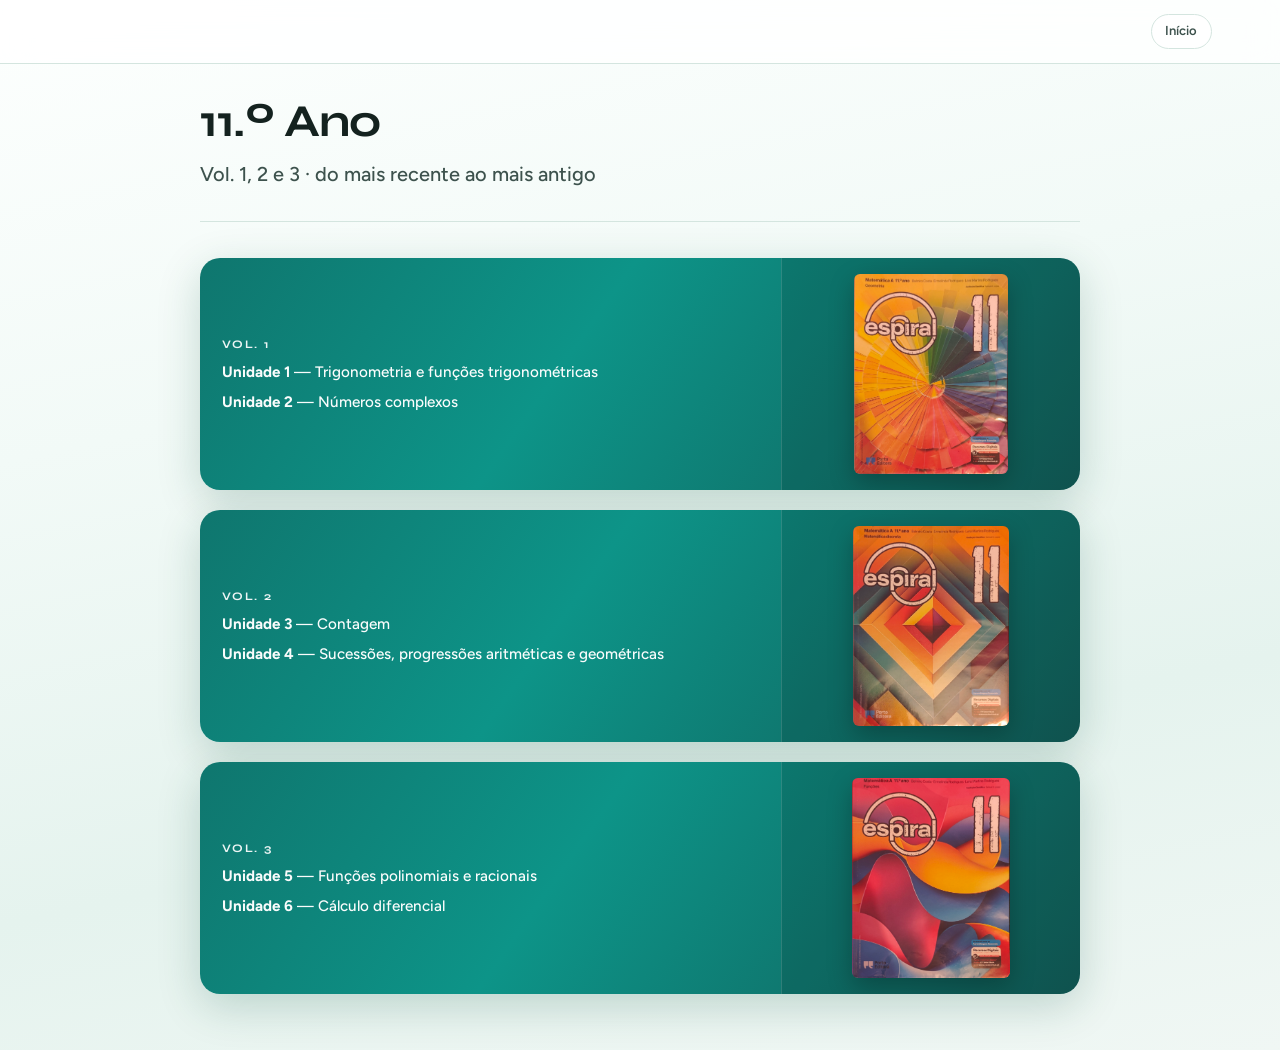
==== commit f0a5c7be: "added photos to menu and fixed code in ano10/11.html" ====
--- a/ano11.html
+++ b/ano11.html
@@ -36,10 +36,7 @@
               <span class="volume-card__line"><strong>Unidade 2</strong> — Números complexos</span>
             </div>
             <div class="volume-card__cover">
-              <div class="volume-card__placeholder">
-                <span class="volume-card__ph-icon" aria-hidden="true">▢</span>
-                <span>Capa Vol. 1</span>
-              </div>
+              <img class="volume-card__book" src="images/capa-vol1(11).png" alt="Capa do manual — Vol. 1" />
             </div>
           </div>
         </a>
@@ -52,10 +49,7 @@
               <span class="volume-card__line"><strong>Unidade 4</strong> — Sucessões, progressões aritméticas e geométricas</span>
             </div>
             <div class="volume-card__cover">
-              <div class="volume-card__placeholder">
-                <span class="volume-card__ph-icon" aria-hidden="true">▢</span>
-                <span>Capa Vol. 2</span>
-              </div>
+              <img class="volume-card__book" src="images/capa-vol2(11).png" alt="Capa do manual — Vol. 2" />
             </div>
           </div>
         </a>
@@ -68,10 +62,7 @@
               <span class="volume-card__line"><strong>Unidade 6</strong> — Cálculo diferencial</span>
             </div>
             <div class="volume-card__cover">
-              <div class="volume-card__placeholder">
-                <span class="volume-card__ph-icon" aria-hidden="true">▢</span>
-                <span>Capa Vol. 3</span>
-              </div>
+              <img class="volume-card__book" src="images/capa-vol3(11).png" alt="Capa do manual — Vol. 3" />
             </div>
           </div>
         </a>
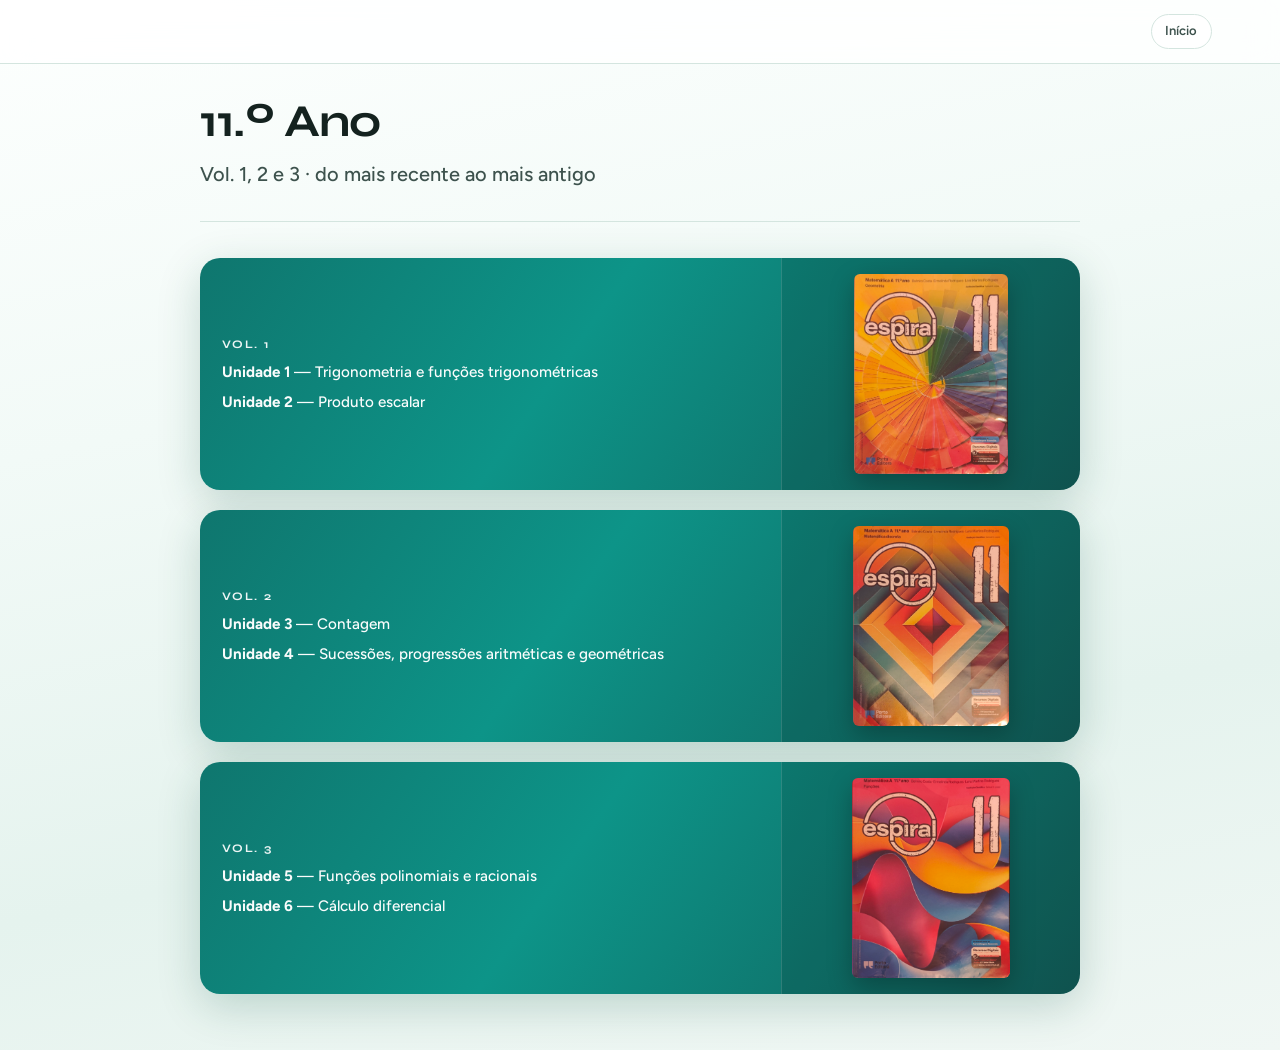
==== commit a3fa3a3c: "Produto escalar" ====
--- a/ano11.html
+++ b/ano11.html
@@ -33,7 +33,7 @@
             <div class="volume-card__text">
               <span class="volume-card__vol">Vol. 1</span>
               <span class="volume-card__line"><strong>Unidade 1</strong> — Trigonometria e funções trigonométricas</span>
-              <span class="volume-card__line"><strong>Unidade 2</strong> — Números complexos</span>
+              <span class="volume-card__line"><strong>Unidade 2</strong> — Produto escalar</span>
             </div>
             <div class="volume-card__cover">
               <img class="volume-card__book" src="images/capa-vol1(11).png" alt="Capa do manual — Vol. 1" />
